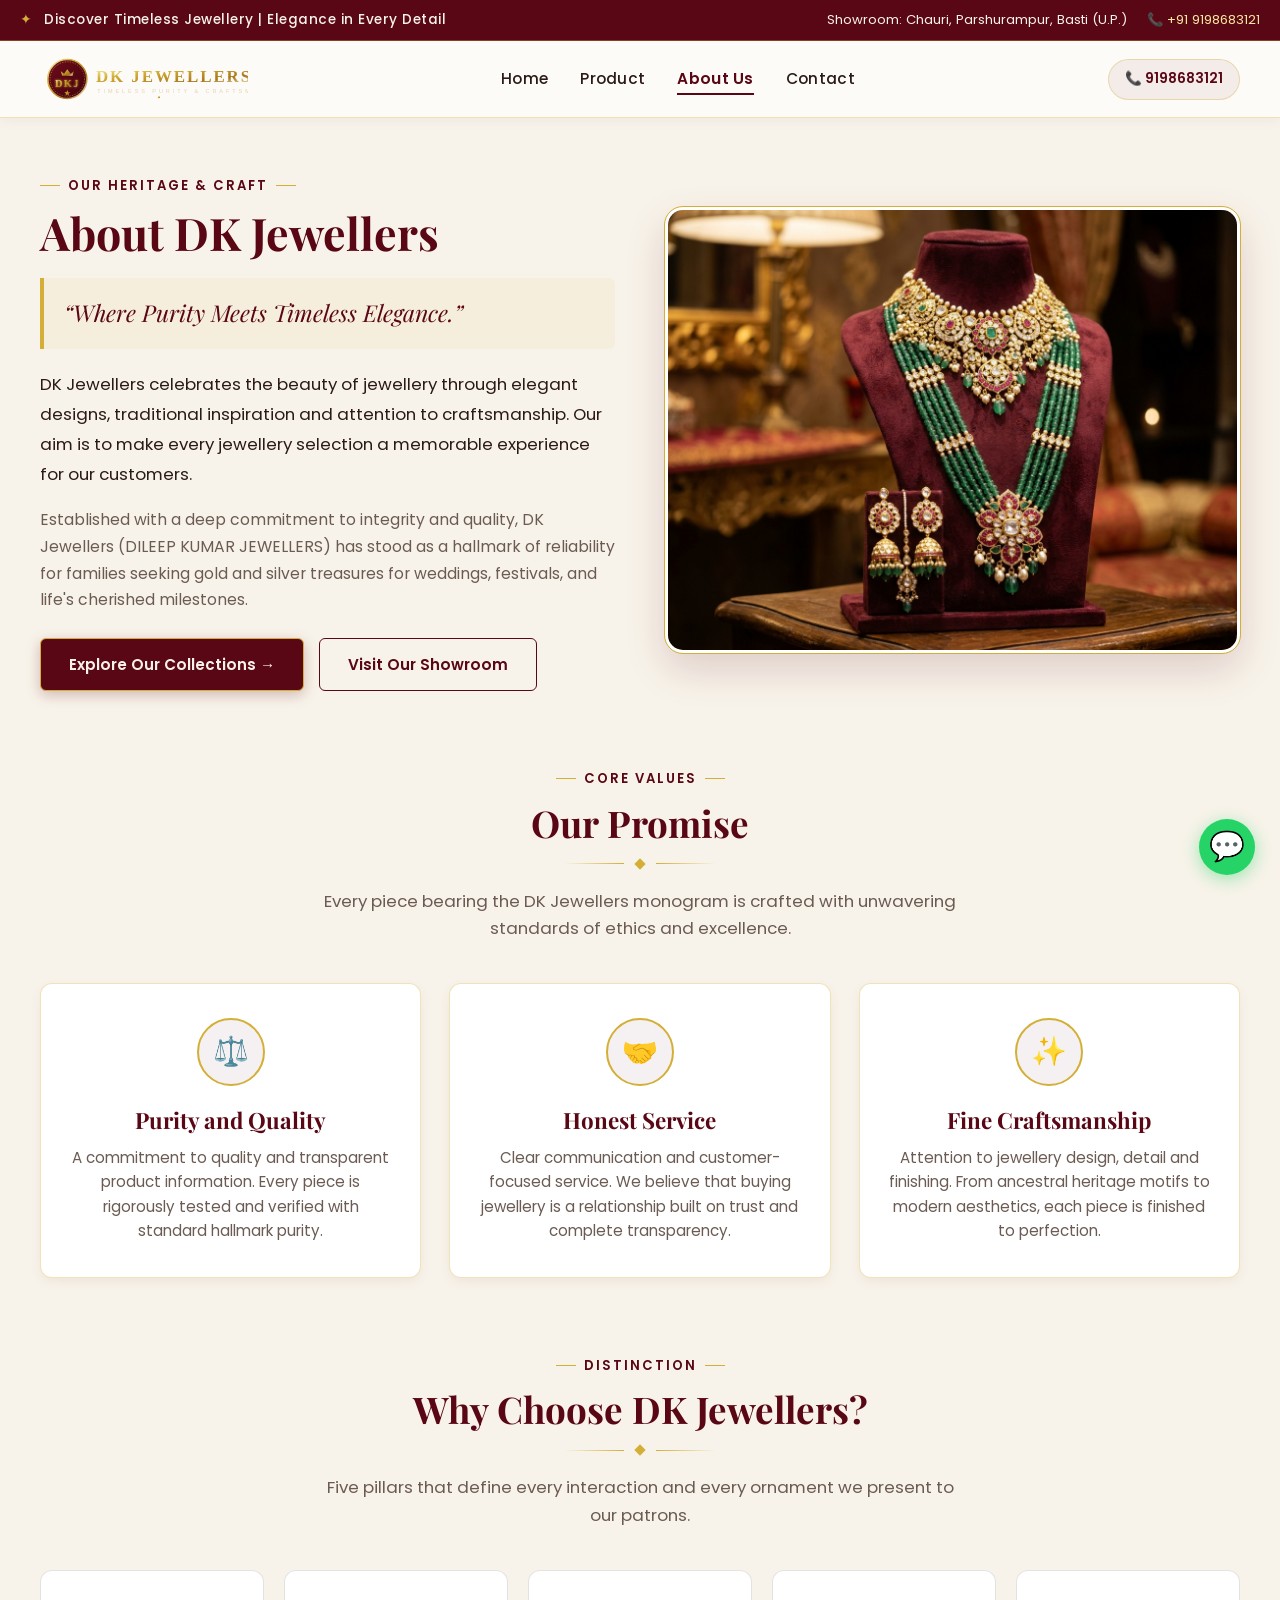
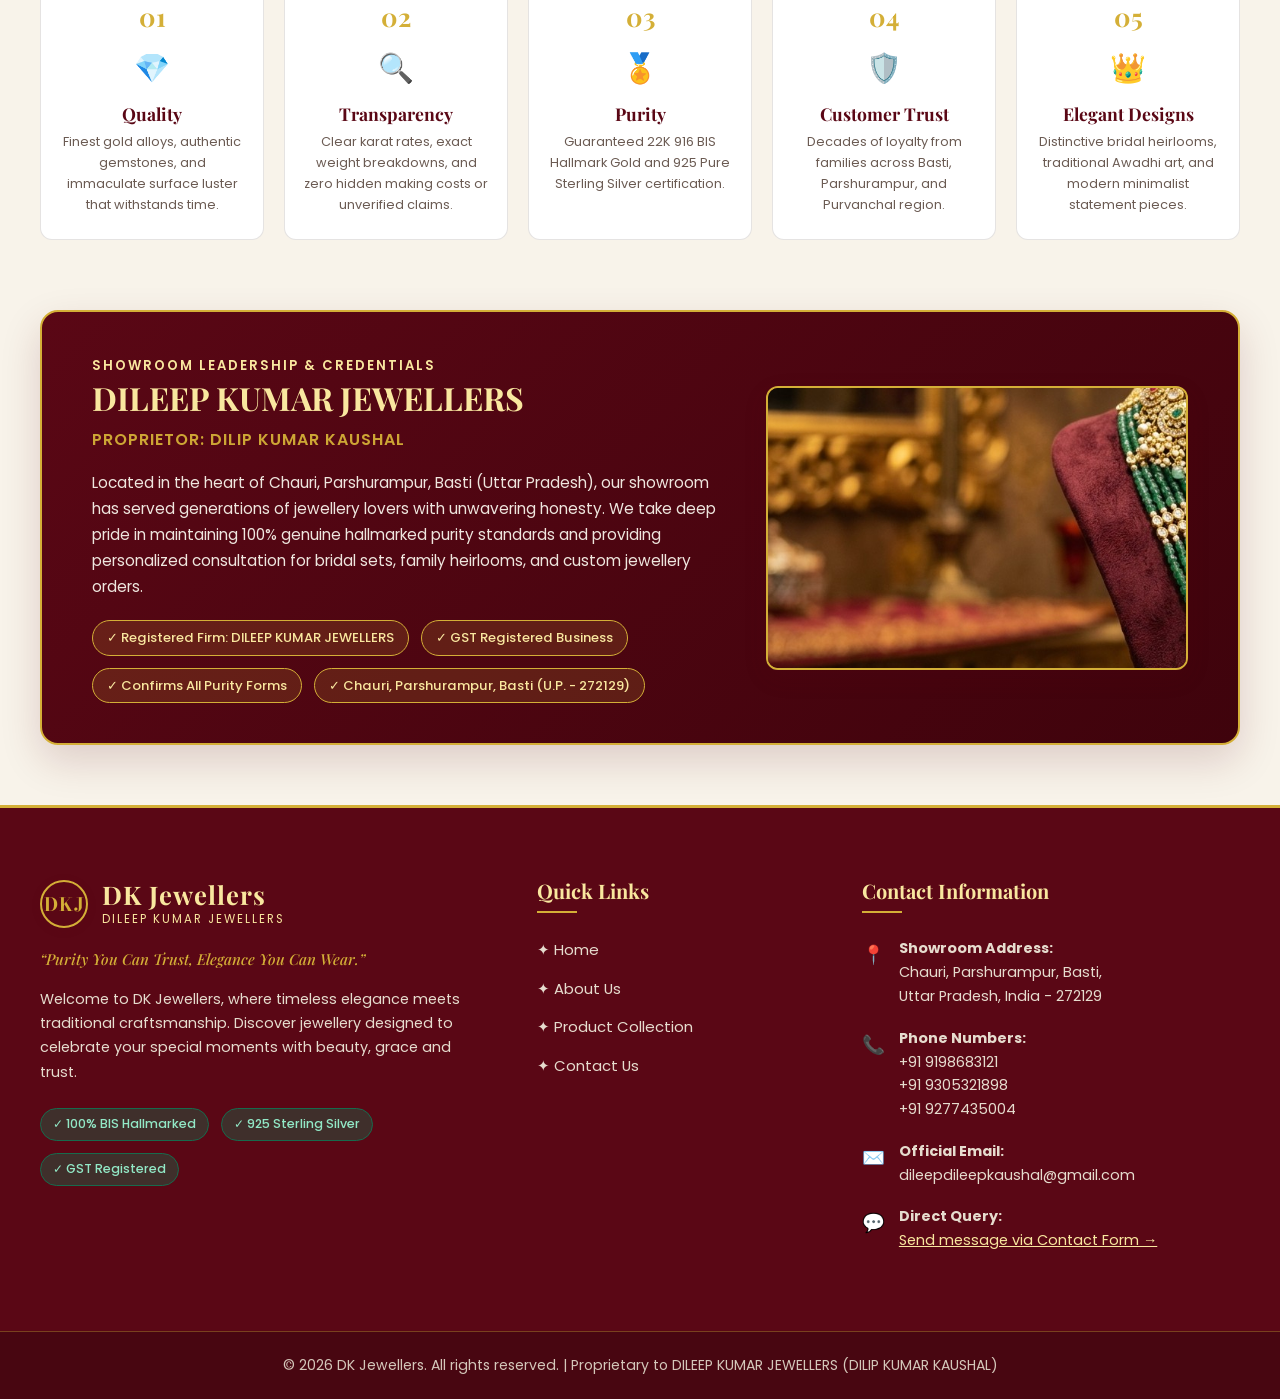
==== about.html @ 448abcf2 "Build complete responsive jewellery website for DK Jewellers" ====
<!DOCTYPE html>
<html lang="en">
<head>
  <meta charset="UTF-8">
  <meta name="viewport" content="width=device-width, initial-scale=1.0">
  <title>About Us | DK Jewellers (DILEEP KUMAR JEWELLERS)</title>
  <meta name="description" content="Discover DK Jewellers' heritage of trust, purity, and craftsmanship. Founded by Dilip Kumar Kaushal in Basti, UP, offering BIS-hallmarked gold and fine 925 sterling silver.">
  <link rel="icon" type="image/svg+xml" href="images/monogram.svg">
  <link rel="stylesheet" href="css/style.css">
</head>
<body>

  <!-- ======================================================================
       COMMON ANNOUNCEMENT BAR (Section 4.1)
       ====================================================================== -->
  <div class="announcement-bar">
    <div class="announcement-content">
      <div class="announcement-left">
        <span class="announcement-sparkle">✦</span>
        <span class="announcement-text">Discover Timeless Jewellery | Elegance in Every Detail</span>
      </div>
      <div class="announcement-right">
        <span>Showroom: Chauri, Parshurampur, Basti (U.P.)</span>
        <a href="tel:+919198683121" class="announcement-contact-link">
          <span>📞 +91 9198683121</span>
        </a>
      </div>
    </div>
  </div>

  <!-- ======================================================================
       COMMON NAVIGATION BAR (Section 4.2)
       ====================================================================== -->
  <header class="navbar">
    <div class="navbar-container">
      <a href="index.html" class="navbar-brand" aria-label="DK Jewellers Home">
        <img src="images/logo.svg" alt="DK Jewellers Logo" height="52" style="max-height: 52px; width: auto;">
      </a>

      <nav>
        <ul class="nav-menu">
          <li><a href="index.html" class="nav-link">Home</a></li>
          <li><a href="product.html" class="nav-link">Product</a></li>
          <li><a href="about.html" class="nav-link active">About Us</a></li>
          <li><a href="contact.html" class="nav-link">Contact</a></li>
        </ul>
      </nav>

      <div class="nav-actions">
        <a href="tel:+919198683121" class="nav-phone-badge">
          <span>📞 9198683121</span>
        </a>
        <button class="nav-toggle-btn" aria-label="Toggle navigation menu">☰</button>
      </div>
    </div>
  </header>

  <main>
    <!-- ======================================================================
         SECTION 7.1 & 7.2: ABOUT INTRODUCTION & BALANCED IMAGE LAYOUT
         ====================================================================== -->
    <section class="section-wrapper" style="padding-top: 50px;">
      <div class="container">
        
        <div class="about-hero-grid">
          <div class="about-hero-content">
            <span class="section-tag">Our Heritage &amp; Craft</span>
            <h1 class="hero-title" style="font-size: 2.8rem; margin-bottom: 12px;">About DK Jewellers</h1>
            <div class="about-tagline-quote">
              “Where Purity Meets Timeless Elegance.”
            </div>
            <p style="font-size: 1.05rem; line-height: 1.8; color: var(--text-dark); margin-bottom: 18px;">
              DK Jewellers celebrates the beauty of jewellery through elegant designs, traditional inspiration and attention to craftsmanship. Our aim is to make every jewellery selection a memorable experience for our customers.
            </p>
            <p style="font-size: 0.98rem; line-height: 1.7; color: var(--text-muted); margin-bottom: 24px;">
              Established with a deep commitment to integrity and quality, DK Jewellers (DILEEP KUMAR JEWELLERS) has stood as a hallmark of reliability for families seeking gold and silver treasures for weddings, festivals, and life's cherished milestones.
            </p>
            <div style="display: flex; gap: 15px; flex-wrap: wrap;">
              <a href="product.html" class="btn btn-primary">Explore Our Collections →</a>
              <a href="contact.html" class="btn btn-outline">Visit Our Showroom</a>
            </div>
          </div>

          <!-- Section 7.2: Jewellery Image Section -->
          <div class="about-hero-img-wrap">
            <img src="images/hero_jewellery.jpg" alt="DK Jewellers Fine Craftsmanship">
          </div>
        </div>

        <!-- ======================================================================
             SECTION 7.3: OUR PROMISE SECTION (Three Content Cards)
             ====================================================================== -->
        <div class="section-header-center" style="margin-top: 20px;">
          <span class="section-tag">Core Values</span>
          <h2 class="section-title">Our Promise</h2>
          <div class="ornament-divider">
            <span class="ornament-line"></span>
            <span class="ornament-diamond"></span>
            <span class="ornament-line right"></span>
          </div>
          <p class="section-subtitle">Every piece bearing the DK Jewellers monogram is crafted with unwavering standards of ethics and excellence.</p>
        </div>

        <div class="promise-grid">
          <!-- Card 1 -->
          <div class="promise-card">
            <div class="promise-icon-wrap">⚖️</div>
            <h3>Purity and Quality</h3>
            <p>A commitment to quality and transparent product information. Every piece is rigorously tested and verified with standard hallmark purity.</p>
          </div>

          <!-- Card 2 -->
          <div class="promise-card">
            <div class="promise-icon-wrap">🤝</div>
            <h3>Honest Service</h3>
            <p>Clear communication and customer-focused service. We believe that buying jewellery is a relationship built on trust and complete transparency.</p>
          </div>

          <!-- Card 3 -->
          <div class="promise-card">
            <div class="promise-icon-wrap">✨</div>
            <h3>Fine Craftsmanship</h3>
            <p>Attention to jewellery design, detail and finishing. From ancestral heritage motifs to modern aesthetics, each piece is finished to perfection.</p>
          </div>
        </div>

        <!-- ======================================================================
             SECTION 7.4: WHY CHOOSE DK JEWELLERS? (Five Points with Icons)
             ====================================================================== -->
        <div class="section-header-center">
          <span class="section-tag">Distinction</span>
          <h2 class="section-title">Why Choose DK Jewellers?</h2>
          <div class="ornament-divider">
            <span class="ornament-line"></span>
            <span class="ornament-diamond"></span>
            <span class="ornament-line right"></span>
          </div>
          <p class="section-subtitle">Five pillars that define every interaction and every ornament we present to our patrons.</p>
        </div>

        <div class="why-choose-grid">
          <!-- Point 1: Quality -->
          <div class="why-choose-item">
            <div class="why-choose-num">01</div>
            <div class="why-choose-icon">💎</div>
            <h4>Quality</h4>
            <p>Finest gold alloys, authentic gemstones, and immaculate surface luster that withstands time.</p>
          </div>

          <!-- Point 2: Transparency -->
          <div class="why-choose-item">
            <div class="why-choose-num">02</div>
            <div class="why-choose-icon">🔍</div>
            <h4>Transparency</h4>
            <p>Clear karat rates, exact weight breakdowns, and zero hidden making costs or unverified claims.</p>
          </div>

          <!-- Point 3: Purity -->
          <div class="why-choose-item">
            <div class="why-choose-num">03</div>
            <div class="why-choose-icon">🏅</div>
            <h4>Purity</h4>
            <p>Guaranteed 22K 916 BIS Hallmark Gold and 925 Pure Sterling Silver certification.</p>
          </div>

          <!-- Point 4: Customer Trust -->
          <div class="why-choose-item">
            <div class="why-choose-num">04</div>
            <div class="why-choose-icon">🛡️</div>
            <h4>Customer Trust</h4>
            <p>Decades of loyalty from families across Basti, Parshurampur, and Purvanchal region.</p>
          </div>

          <!-- Point 5: Elegant Designs -->
          <div class="why-choose-item">
            <div class="why-choose-num">05</div>
            <div class="why-choose-icon">👑</div>
            <h4>Elegant Designs</h4>
            <p>Distinctive bridal heirlooms, traditional Awadhi art, and modern minimalist statement pieces.</p>
          </div>
        </div>

        <!-- ======================================================================
             SECTION 7.5: SUPPORTING IMAGE & PROPRIETOR HERITAGE PROFILE
             ====================================================================== -->
        <div class="heritage-profile-card">
          <div class="heritage-info">
            <span style="font-size: 0.82rem; letter-spacing: 2px; text-transform: uppercase; color: var(--gold-light); font-weight: 600;">Showroom Leadership &amp; Credentials</span>
            <h3>DILEEP KUMAR JEWELLERS</h3>
            <p class="owner-title">Proprietor: Dilip Kumar Kaushal</p>
            <p>
              Located in the heart of Chauri, Parshurampur, Basti (Uttar Pradesh), our showroom has served generations of jewellery lovers with unwavering honesty. We take deep pride in maintaining 100% genuine hallmarked purity standards and providing personalized consultation for bridal sets, family heirlooms, and custom jewellery orders.
            </p>
            <div class="heritage-tags">
              <span class="heritage-tag-pill">✓ Registered Firm: DILEEP KUMAR JEWELLERS</span>
              <span class="heritage-tag-pill">✓ GST Registered Business</span>
              <span class="heritage-tag-pill">✓ Confirms All Purity Forms</span>
              <span class="heritage-tag-pill">✓ Chauri, Parshurampur, Basti (U.P. - 272129)</span>
            </div>
          </div>
          <div>
            <div style="border-radius: var(--radius-md); overflow: hidden; border: 2px solid var(--accent-gold); box-shadow: var(--shadow-md);">
              <img src="images/about_heritage.jpg" alt="Artisan Jewelry Heritage DK Jewellers" style="width: 100%; height: 280px; object-fit: cover;">
            </div>
          </div>
        </div>

      </div>
    </section>
  </main>

  <!-- ======================================================================
       COMMON FOOTER (Section 9)
       ====================================================================== -->
  <footer class="site-footer">
    <div class="container">
      <div class="footer-grid">
        <!-- 9.1 Column One — Brand Identity -->
        <div class="footer-col-brand">
          <div class="footer-brand-header">
            <div class="brand-crest">
              <span class="brand-crest-text">DKJ</span>
            </div>
            <div>
              <h3 class="footer-brand-title">DK Jewellers</h3>
              <p style="font-size: 0.72rem; color: var(--gold-light); letter-spacing: 2px;">DILEEP KUMAR JEWELLERS</p>
            </div>
          </div>
          <p class="footer-tagline">“Purity You Can Trust, Elegance You Can Wear.”</p>
          <p class="footer-desc">Welcome to DK Jewellers, where timeless elegance meets traditional craftsmanship. Discover jewellery designed to celebrate your special moments with beauty, grace and trust.</p>
          <div class="footer-cert-badges">
            <span class="footer-cert-pill">✓ 100% BIS Hallmarked</span>
            <span class="footer-cert-pill">✓ 925 Sterling Silver</span>
            <span class="footer-cert-pill">✓ GST Registered</span>
          </div>
        </div>

        <!-- 9.2 Column Two — Quick Links -->
        <div class="footer-col-links">
          <h4 class="footer-heading">Quick Links</h4>
          <ul class="footer-links-list">
            <li><a href="index.html">✦ Home</a></li>
            <li><a href="about.html">✦ About Us</a></li>
            <li><a href="product.html">✦ Product Collection</a></li>
            <li><a href="contact.html">✦ Contact Us</a></li>
          </ul>
        </div>

        <!-- 9.3 Column Three — Contact Information -->
        <div class="footer-col-contact">
          <h4 class="footer-heading">Contact Information</h4>
          <ul class="footer-contact-list">
            <li>
              <span class="footer-contact-icon">📍</span>
              <div>
                <strong>Showroom Address:</strong><br>
                Chauri, Parshurampur, Basti,<br>
                Uttar Pradesh, India - 272129
              </div>
            </li>
            <li>
              <span class="footer-contact-icon">📞</span>
              <div>
                <strong>Phone Numbers:</strong><br>
                <a href="tel:+919198683121">+91 9198683121</a><br>
                <a href="tel:+919305321898">+91 9305321898</a><br>
                <a href="tel:+919277435004">+91 9277435004</a>
              </div>
            </li>
            <li>
              <span class="footer-contact-icon">✉️</span>
              <div>
                <strong>Official Email:</strong><br>
                <a href="mailto:dileepdileepkaushal@gmail.com">dileepdileepkaushal@gmail.com</a>
              </div>
            </li>
            <li>
              <span class="footer-contact-icon">💬</span>
              <div>
                <strong>Direct Query:</strong><br>
                <a href="contact.html" style="color: var(--gold-light); text-decoration: underline;">Send message via Contact Form →</a>
              </div>
            </li>
          </ul>
        </div>
      </div>
    </div>

    <!-- 9.5 Copyright Bar -->
    <div class="footer-copyright-bar">
      <div class="container">
        <p>© 2026 DK Jewellers. All rights reserved. | Proprietary to DILEEP KUMAR JEWELLERS (DILIP KUMAR KAUSHAL)</p>
      </div>
    </div>
  </footer>

  <!-- Floating WhatsApp Action -->
  <a href="https://wa.me/919198683121?text=Hello%20DK%20Jewellers,%20I%20have%20an%20enquiry%20regarding%20jewellery" class="floating-whatsapp" target="_blank" rel="noopener" aria-label="Chat on WhatsApp">💬</a>

  <script src="js/main.js"></script>
</body>
</html>
---- css/style.css ----
/* ==========================================================================
   DK JEWELLERS - MASTER STYLESHEET
   Brand Colors:
   - Primary: Dark Maroon (#5A0715)
   - Accent: Gold (#D4AF37)
   - Secondary Accent: Emerald Green (#176B4D)
   - Main Background: Cream (#F8F3EA)
   - Main Text: Dark Brown (#2B1A16)
   - Product Cards: White (#FFFFFF)
   Typography:
   - Headings: Playfair Display / Bodoni Moda
   - Body & Controls: Poppins
   ========================================================================== */

@import url('https://fonts.googleapis.com/css2?family=Bodoni+Moda:ital,opsz,wght@0,6..96,400..900;1,6..96,400..900&family=Playfair+Display:ital,wght@0,400..900;1,400..900&family=Poppins:ital,wght@0,300;0,400;0,500;0,600;0,700;1,300;1,400&display=swap');

/* --- CSS Variables --- */
:root {
  --primary-maroon: #5A0715;
  --maroon-dark: #3F030C;
  --maroon-light: #7B0E20;
  --accent-gold: #D4AF37;
  --gold-light: #F9E79F;
  --gold-dark: #AA771C;
  --gold-gradient: linear-gradient(135deg, #FBF5B7 0%, #D4AF37 50%, #AA771C 100%);
  --secondary-emerald: #176B4D;
  --emerald-light: #1E825F;
  --bg-cream: #F8F3EA;
  --bg-cream-soft: #FDFBF7;
  --text-dark: #2B1A16;
  --text-muted: #6B5B53;
  --card-white: #FFFFFF;
  --border-gold: rgba(212, 175, 55, 0.35);
  --border-cream: rgba(43, 26, 22, 0.12);
  --shadow-sm: 0 4px 12px rgba(90, 7, 21, 0.06);
  --shadow-md: 0 8px 24px rgba(90, 7, 21, 0.10);
  --shadow-lg: 0 16px 40px rgba(90, 7, 21, 0.16);
  --shadow-gold: 0 8px 25px rgba(212, 175, 55, 0.25);
  --radius-sm: 6px;
  --radius-md: 12px;
  --radius-lg: 18px;
  --font-heading: 'Playfair Display', Georgia, serif;
  --font-logo: 'Bodoni Moda', 'Playfair Display', Georgia, serif;
  --font-body: 'Poppins', -apple-system, BlinkMacSystemFont, 'Segoe UI', Roboto, sans-serif;
  --transition: all 0.3s cubic-bezier(0.25, 0.8, 0.25, 1);
}

/* --- Global Resets & Base Styles --- */
*, *::before, *::after {
  box-sizing: border-box;
  margin: 0;
  padding: 0;
}

html {
  scroll-behavior: smooth;
  font-size: 16px;
}

body {
  font-family: var(--font-body);
  color: var(--text-dark);
  background-color: var(--bg-cream);
  line-height: 1.65;
  -webkit-font-smoothing: antialiased;
  -moz-osx-font-smoothing: grayscale;
  overflow-x: hidden;
}

img {
  max-width: 100%;
  height: auto;
  display: block;
}

a {
  color: inherit;
  text-decoration: none;
  transition: var(--transition);
}

ul {
  list-style: none;
}

button, input, select, textarea {
  font-family: inherit;
  font-size: inherit;
}

.container {
  width: 100%;
  max-width: 1240px;
  margin: 0 auto;
  padding: 0 20px;
}

/* --- Typography Helpers --- */
h1, h2, h3, h4, h5, h6 {
  font-family: var(--font-heading);
  color: var(--text-dark);
  font-weight: 700;
  line-height: 1.25;
}

.text-gold {
  color: var(--accent-gold);
}

.gold-gradient-text {
  background: var(--gold-gradient);
  -webkit-background-clip: text;
  -webkit-text-fill-color: transparent;
  display: inline-block;
}

.text-maroon {
  color: var(--primary-maroon);
}

.text-emerald {
  color: var(--secondary-emerald);
}

.section-tag {
  display: inline-flex;
  align-items: center;
  gap: 8px;
  font-size: 0.82rem;
  letter-spacing: 2px;
  text-transform: uppercase;
  color: var(--primary-maroon);
  font-weight: 600;
  margin-bottom: 10px;
  position: relative;
}

.section-tag::before, .section-tag::after {
  content: "";
  display: inline-block;
  width: 20px;
  height: 1px;
  background-color: var(--accent-gold);
}

.section-title {
  font-size: 2.3rem;
  color: var(--primary-maroon);
  margin-bottom: 12px;
  position: relative;
}

.section-subtitle {
  font-size: 1.05rem;
  color: var(--text-muted);
  max-width: 650px;
  margin: 0 auto 36px;
  font-weight: 400;
}

.section-header-center {
  text-align: center;
  margin-bottom: 40px;
}

.ornament-divider {
  display: flex;
  align-items: center;
  justify-content: center;
  gap: 12px;
  margin: 14px auto 20px;
}

.ornament-line {
  width: 60px;
  height: 1px;
  background: linear-gradient(90deg, transparent, var(--accent-gold));
}

.ornament-line.right {
  background: linear-gradient(90deg, var(--accent-gold), transparent);
}

.ornament-diamond {
  width: 8px;
  height: 8px;
  background-color: var(--accent-gold);
  transform: rotate(45deg);
}

/* --- Button Styles --- */
.btn {
  display: inline-flex;
  align-items: center;
  justify-content: center;
  gap: 10px;
  padding: 13px 28px;
  font-size: 0.95rem;
  font-weight: 600;
  border-radius: var(--radius-sm);
  cursor: pointer;
  transition: var(--transition);
  border: 1px solid transparent;
  text-align: center;
}

.btn-primary {
  background: var(--primary-maroon);
  color: var(--bg-cream);
  border-color: var(--accent-gold);
  box-shadow: 0 4px 14px rgba(90, 7, 21, 0.25);
}

.btn-primary:hover {
  background: var(--maroon-light);
  color: #FFFFFF;
  box-shadow: var(--shadow-gold);
  transform: translateY(-2px);
}

.btn-gold {
  background: var(--gold-gradient);
  color: var(--maroon-dark);
  font-weight: 700;
  border: none;
  box-shadow: 0 4px 16px rgba(212, 175, 55, 0.35);
}

.btn-gold:hover {
  filter: brightness(1.08);
  transform: translateY(-2px);
  box-shadow: 0 6px 20px rgba(212, 175, 55, 0.45);
}

.btn-outline {
  background: transparent;
  color: var(--primary-maroon);
  border: 1.5px solid var(--primary-maroon);
}

.btn-outline:hover {
  background: var(--primary-maroon);
  color: var(--bg-cream);
  border-color: var(--primary-maroon);
}

.btn-outline-gold {
  background: transparent;
  color: var(--accent-gold);
  border: 1.5px solid var(--accent-gold);
}

.btn-outline-gold:hover {
  background: var(--accent-gold);
  color: var(--maroon-dark);
}

.btn-sm {
  padding: 8px 18px;
  font-size: 0.85rem;
}

/* --- Common Announcement Bar --- */
.announcement-bar {
  background-color: var(--primary-maroon);
  color: var(--bg-cream);
  padding: 9px 15px;
  font-size: 0.85rem;
  border-bottom: 1px solid var(--border-gold);
  position: relative;
  z-index: 101;
}

.announcement-content {
  display: flex;
  align-items: center;
  justify-content: space-between;
  max-width: 1240px;
  margin: 0 auto;
}

.announcement-left {
  display: flex;
  align-items: center;
  gap: 12px;
}

.announcement-sparkle {
  color: var(--accent-gold);
}

.announcement-text {
  font-weight: 500;
  letter-spacing: 0.5px;
}

.announcement-right {
  display: flex;
  align-items: center;
  gap: 20px;
  font-size: 0.82rem;
}

.announcement-contact-link {
  color: var(--gold-light);
  display: inline-flex;
  align-items: center;
  gap: 6px;
}

.announcement-contact-link:hover {
  color: #FFFFFF;
}

/* --- Navigation Bar --- */
.navbar {
  background-color: var(--bg-cream-soft);
  border-bottom: 1px solid var(--border-gold);
  position: sticky;
  top: 0;
  z-index: 100;
  box-shadow: 0 2px 12px rgba(43, 26, 22, 0.05);
  transition: var(--transition);
}

.navbar-container {
  display: flex;
  align-items: center;
  justify-content: space-between;
  padding: 12px 20px;
  max-width: 1240px;
  margin: 0 auto;
}

.navbar-brand {
  display: flex;
  align-items: center;
  gap: 14px;
}

.brand-crest {
  width: 48px;
  height: 48px;
  border-radius: 50%;
  background: var(--primary-maroon);
  border: 2px solid var(--accent-gold);
  display: flex;
  align-items: center;
  justify-content: center;
  box-shadow: 0 2px 8px rgba(90, 7, 21, 0.2);
}

.brand-crest-text {
  font-family: var(--font-logo);
  color: var(--accent-gold);
  font-weight: 700;
  font-size: 1.15rem;
  letter-spacing: 1px;
}

.brand-meta {
  display: flex;
  flex-direction: column;
}

.brand-title {
  font-family: var(--font-heading);
  font-size: 1.55rem;
  font-weight: 700;
  color: var(--primary-maroon);
  letter-spacing: 1px;
  line-height: 1.1;
}

.brand-subtitle {
  font-size: 0.72rem;
  color: var(--secondary-emerald);
  letter-spacing: 2.5px;
  text-transform: uppercase;
  font-weight: 600;
}

.nav-menu {
  display: flex;
  align-items: center;
  gap: 32px;
}

.nav-link {
  font-family: var(--font-body);
  font-size: 0.96rem;
  font-weight: 500;
  color: var(--text-dark);
  position: relative;
  padding: 6px 0;
  letter-spacing: 0.3px;
}

.nav-link::after {
  content: "";
  position: absolute;
  bottom: 0;
  left: 0;
  width: 0%;
  height: 2px;
  background-color: var(--primary-maroon);
  transition: var(--transition);
}

.nav-link:hover {
  color: var(--primary-maroon);
}

.nav-link:hover::after,
.nav-link.active::after {
  width: 100%;
}

.nav-link.active {
  color: var(--primary-maroon);
  font-weight: 600;
}

.nav-actions {
  display: flex;
  align-items: center;
  gap: 15px;
}

.nav-phone-badge {
  display: inline-flex;
  align-items: center;
  gap: 8px;
  padding: 8px 16px;
  background-color: rgba(90, 7, 21, 0.06);
  border: 1px solid var(--border-gold);
  border-radius: 30px;
  font-size: 0.85rem;
  font-weight: 600;
  color: var(--primary-maroon);
}

.nav-phone-badge:hover {
  background-color: var(--primary-maroon);
  color: var(--bg-cream);
}

.nav-toggle-btn {
  display: none;
  background: none;
  border: none;
  font-size: 1.6rem;
  color: var(--primary-maroon);
  cursor: pointer;
  padding: 6px;
}

/* --- Hero / Trust Section (Section 5.1) --- */
.hero-section {
  position: relative;
  padding: 60px 0 70px;
  background: linear-gradient(180deg, #FDFBF7 0%, #F4ECE0 100%);
  border-bottom: 1px solid var(--border-cream);
  overflow: hidden;
}

.hero-grid {
  display: grid;
  grid-template-columns: 1.15fr 0.85fr;
  gap: 50px;
  align-items: center;
}

.hero-content {
  z-index: 2;
}

.hero-tag {
  display: inline-flex;
  align-items: center;
  gap: 8px;
  padding: 6px 14px;
  background-color: rgba(212, 175, 55, 0.15);
  border: 1px solid var(--accent-gold);
  border-radius: 20px;
  color: var(--maroon-dark);
  font-size: 0.82rem;
  font-weight: 600;
  letter-spacing: 1px;
  text-transform: uppercase;
  margin-bottom: 20px;
}

.hero-title {
  font-size: 3.2rem;
  color: var(--primary-maroon);
  line-height: 1.15;
  margin-bottom: 18px;
}

.hero-description {
  font-size: 1.15rem;
  color: var(--text-dark);
  margin-bottom: 28px;
  font-weight: 400;
  max-width: 540px;
}

.hero-cta-group {
  display: flex;
  align-items: center;
  gap: 16px;
  margin-bottom: 40px;
  flex-wrap: wrap;
}

.trust-badges-bar {
  display: grid;
  grid-template-columns: repeat(3, 1fr);
  gap: 15px;
  padding-top: 25px;
  border-top: 1px solid rgba(212, 175, 55, 0.3);
}

.trust-badge-item {
  display: flex;
  align-items: center;
  gap: 10px;
}

.trust-badge-icon {
  width: 36px;
  height: 36px;
  border-radius: 50%;
  background-color: rgba(90, 7, 21, 0.08);
  border: 1px solid var(--accent-gold);
  display: flex;
  align-items: center;
  justify-content: center;
  color: var(--primary-maroon);
  font-size: 1rem;
  flex-shrink: 0;
}

.trust-badge-text strong {
  display: block;
  font-size: 0.85rem;
  color: var(--primary-maroon);
  line-height: 1.2;
}

.trust-badge-text span {
  font-size: 0.75rem;
  color: var(--text-muted);
}

.hero-visual-card {
  position: relative;
  z-index: 2;
}

.hero-img-wrapper {
  position: relative;
  border-radius: var(--radius-lg);
  overflow: hidden;
  box-shadow: var(--shadow-lg);
  border: 4px solid var(--card-white);
  outline: 1px solid var(--accent-gold);
}

.hero-img-wrapper img {
  width: 100%;
  height: 480px;
  object-fit: cover;
  transition: transform 0.6s ease;
}

.hero-img-wrapper:hover img {
  transform: scale(1.03);
}

.floating-purity-badge {
  position: absolute;
  bottom: 25px;
  left: -20px;
  background: var(--primary-maroon);
  color: var(--bg-cream);
  padding: 14px 20px;
  border-radius: var(--radius-md);
  border: 1.5px solid var(--accent-gold);
  box-shadow: var(--shadow-gold);
  display: flex;
  align-items: center;
  gap: 12px;
  z-index: 3;
}

.floating-purity-badge .badge-icon {
  font-size: 1.8rem;
  color: var(--accent-gold);
}

.floating-purity-badge h4 {
  color: var(--gold-light);
  font-size: 0.92rem;
  margin-bottom: 2px;
}

.floating-purity-badge p {
  font-size: 0.78rem;
  color: #F8F3EA;
  margin: 0;
}

/* --- Promotional Banner Slider (Section 5.2) --- */
.promo-slider-section {
  padding: 50px 0 30px;
}

.slider-container {
  position: relative;
  width: 100%;
  border-radius: var(--radius-lg);
  overflow: hidden;
  box-shadow: var(--shadow-lg);
  border: 2px solid var(--border-gold);
  background-color: var(--primary-maroon);
}

.slider-track {
  display: flex;
  transition: transform 0.6s cubic-bezier(0.25, 1, 0.5, 1);
  width: 300%;
}

.slide-item {
  width: 33.333333%;
  flex-shrink: 0;
  position: relative;
  min-height: 420px;
  display: flex;
  align-items: center;
}

.slide-bg-img {
  position: absolute;
  top: 0;
  left: 0;
  width: 100%;
  height: 100%;
  object-fit: cover;
  object-position: center;
}

.slide-overlay {
  position: absolute;
  top: 0;
  left: 0;
  width: 100%;
  height: 100%;
  background: linear-gradient(90deg, rgba(64, 3, 12, 0.92) 0%, rgba(90, 7, 21, 0.75) 50%, rgba(23, 107, 77, 0.4) 100%);
}

.slide-content {
  position: relative;
  z-index: 3;
  padding: 50px 60px;
  max-width: 650px;
  color: var(--bg-cream);
}

.slide-pill {
  display: inline-block;
  padding: 5px 14px;
  background-color: rgba(212, 175, 55, 0.25);
  border: 1px solid var(--accent-gold);
  border-radius: 20px;
  font-size: 0.8rem;
  font-weight: 600;
  color: var(--gold-light);
  letter-spacing: 1.5px;
  text-transform: uppercase;
  margin-bottom: 14px;
}

.slide-title {
  font-size: 2.6rem;
  color: #FFFFFF;
  line-height: 1.2;
  margin-bottom: 14px;
}

.slide-text {
  font-size: 1.05rem;
  color: var(--bg-cream);
  margin-bottom: 24px;
  opacity: 0.95;
}

.slider-controls {
  position: absolute;
  bottom: 25px;
  right: 40px;
  display: flex;
  align-items: center;
  gap: 12px;
  z-index: 5;
}

.slider-btn {
  width: 44px;
  height: 44px;
  border-radius: 50%;
  background: rgba(90, 7, 21, 0.8);
  border: 1px solid var(--accent-gold);
  color: var(--gold-light);
  display: flex;
  align-items: center;
  justify-content: center;
  cursor: pointer;
  transition: var(--transition);
  font-size: 1.1rem;
}

.slider-btn:hover {
  background: var(--accent-gold);
  color: var(--maroon-dark);
}

.slider-dots {
  position: absolute;
  bottom: 25px;
  left: 60px;
  display: flex;
  gap: 8px;
  z-index: 5;
}

.slider-dot {
  width: 12px;
  height: 12px;
  border-radius: 50%;
  background: rgba(255, 255, 255, 0.4);
  border: 1px solid var(--accent-gold);
  cursor: pointer;
  transition: var(--transition);
}

.slider-dot.active {
  background: var(--accent-gold);
  width: 32px;
  border-radius: 10px;
}

/* --- Section Containers --- */
.section-wrapper {
  padding: 60px 0;
}

.section-wrapper.bg-alt {
  background-color: var(--bg-cream-soft);
  border-top: 1px solid var(--border-cream);
  border-bottom: 1px solid var(--border-cream);
}

.collection-group-header {
  display: flex;
  align-items: flex-end;
  justify-content: space-between;
  margin-bottom: 26px;
}

.collection-group-header h3 {
  font-size: 1.85rem;
  color: var(--primary-maroon);
}

.collection-group-header p {
  color: var(--text-muted);
  font-size: 0.95rem;
  margin-top: 4px;
}

.collection-slider-wrap {
  position: relative;
}

.collection-slider {
  display: grid;
  grid-template-columns: repeat(auto-fill, minmax(270px, 1fr));
  gap: 24px;
}

/* --- Product Card Design (Section 5.5) --- */
.product-card {
  background: var(--card-white);
  border-radius: var(--radius-md);
  overflow: hidden;
  border: 1px solid var(--border-cream);
  box-shadow: var(--shadow-sm);
  transition: var(--transition);
  display: flex;
  flex-direction: column;
  position: relative;
}

.product-card:hover {
  transform: translateY(-6px);
  border-color: var(--accent-gold);
  box-shadow: var(--shadow-md);
}

.product-card-img-wrap {
  position: relative;
  width: 100%;
  height: 250px;
  overflow: hidden;
  background-color: #F8F4EC;
  display: flex;
  align-items: center;
  justify-content: center;
}

.product-card-img-wrap img {
  width: 100%;
  height: 100%;
  object-fit: cover;
  transition: transform 0.5s ease;
}

.product-card:hover .product-card-img-wrap img {
  transform: scale(1.08);
}

.badge-purity {
  position: absolute;
  top: 12px;
  left: 12px;
  background: rgba(90, 7, 21, 0.92);
  color: var(--gold-light);
  font-size: 0.72rem;
  font-weight: 600;
  padding: 4px 10px;
  border-radius: 4px;
  border: 1px solid var(--accent-gold);
  letter-spacing: 0.5px;
  z-index: 2;
}

.badge-metal-silver {
  background: rgba(23, 107, 77, 0.92);
  color: #FFFFFF;
}

.product-card-body {
  padding: 18px 20px 20px;
  display: flex;
  flex-direction: column;
  flex-grow: 1;
}

.product-category-name {
  font-size: 0.75rem;
  text-transform: uppercase;
  letter-spacing: 1.5px;
  color: var(--secondary-emerald);
  font-weight: 600;
  margin-bottom: 6px;
}

.product-card-title {
  font-family: var(--font-heading);
  font-size: 1.18rem;
  color: var(--primary-maroon);
  margin-bottom: 8px;
  font-weight: 600;
  line-height: 1.3;
}

.product-meta-desc {
  font-size: 0.85rem;
  color: var(--text-muted);
  margin-bottom: 14px;
  flex-grow: 1;
}

.product-price-bar {
  display: flex;
  align-items: center;
  justify-content: space-between;
  padding-top: 12px;
  border-top: 1px solid rgba(43, 26, 22, 0.08);
  margin-bottom: 14px;
}

.product-price {
  font-size: 1.15rem;
  font-weight: 700;
  color: var(--primary-maroon);
}

.product-weight {
  font-size: 0.78rem;
  color: var(--text-muted);
}

.product-card-actions {
  display: flex;
  align-items: center;
  gap: 10px;
}

.btn-view-details {
  flex: 1;
  padding: 9px 12px;
  font-size: 0.85rem;
  font-weight: 600;
  background-color: rgba(90, 7, 21, 0.06);
  color: var(--primary-maroon);
  border: 1px solid var(--primary-maroon);
  border-radius: var(--radius-sm);
  text-align: center;
  cursor: pointer;
  transition: var(--transition);
}

.btn-view-details:hover {
  background-color: var(--primary-maroon);
  color: var(--bg-cream);
}

.btn-inquire-icon {
  width: 38px;
  height: 38px;
  display: flex;
  align-items: center;
  justify-content: center;
  border-radius: var(--radius-sm);
  background-color: #25D366;
  color: #FFFFFF;
  border: none;
  cursor: pointer;
  font-size: 1.1rem;
  transition: var(--transition);
}

.btn-inquire-icon:hover {
  background-color: #1EBE5D;
  transform: scale(1.05);
}

/* --- Category Filter / Navigation on Product Page (Section 6) --- */
.product-filters-wrap {
  background: var(--card-white);
  padding: 24px 28px;
  border-radius: var(--radius-md);
  border: 1px solid var(--border-gold);
  box-shadow: var(--shadow-sm);
  margin-bottom: 40px;
}

.filter-search-row {
  display: flex;
  align-items: center;
  gap: 18px;
  margin-bottom: 20px;
  flex-wrap: wrap;
}

.filter-search-box {
  flex: 1;
  min-width: 260px;
  position: relative;
}

.filter-search-box input {
  width: 100%;
  padding: 12px 18px 12px 42px;
  border: 1.5px solid var(--border-cream);
  border-radius: var(--radius-sm);
  font-size: 0.95rem;
  background: var(--bg-cream-soft);
  color: var(--text-dark);
  outline: none;
  transition: var(--transition);
}

.filter-search-box input:focus {
  border-color: var(--accent-gold);
  background: #FFFFFF;
  box-shadow: 0 0 0 3px rgba(212, 175, 55, 0.15);
}

.filter-search-box .search-icon {
  position: absolute;
  left: 15px;
  top: 50%;
  transform: translateY(-50%);
  color: var(--text-muted);
}

.metal-filter-pills {
  display: flex;
  gap: 8px;
  flex-wrap: wrap;
}

.metal-pill {
  padding: 9px 18px;
  border-radius: 30px;
  font-size: 0.85rem;
  font-weight: 600;
  border: 1px solid var(--border-cream);
  background: var(--bg-cream-soft);
  color: var(--text-dark);
  cursor: pointer;
  transition: var(--transition);
}

.metal-pill:hover,
.metal-pill.active {
  background: var(--primary-maroon);
  color: var(--bg-cream);
  border-color: var(--accent-gold);
}

.category-nav-pills {
  display: flex;
  gap: 10px;
  flex-wrap: wrap;
  padding-top: 18px;
  border-top: 1px solid rgba(43, 26, 22, 0.08);
}

.category-pill {
  padding: 8px 16px;
  border-radius: var(--radius-sm);
  font-size: 0.85rem;
  font-weight: 500;
  border: 1px solid var(--border-cream);
  background: var(--card-white);
  color: var(--text-dark);
  cursor: pointer;
  transition: var(--transition);
}

.category-pill:hover,
.category-pill.active {
  background: var(--accent-gold);
  color: var(--maroon-dark);
  font-weight: 600;
  border-color: var(--gold-dark);
}

.category-pill .pill-count {
  display: inline-block;
  font-size: 0.72rem;
  background: rgba(90, 7, 21, 0.12);
  color: var(--primary-maroon);
  padding: 2px 6px;
  border-radius: 10px;
  margin-left: 6px;
}

.category-pill.active .pill-count {
  background: var(--primary-maroon);
  color: var(--gold-light);
}

/* --- About Us Page Components (Section 7) --- */
.about-hero-grid {
  display: grid;
  grid-template-columns: 1fr 1fr;
  gap: 50px;
  align-items: center;
  margin-bottom: 70px;
}

.about-hero-img-wrap {
  position: relative;
  border-radius: var(--radius-lg);
  overflow: hidden;
  box-shadow: var(--shadow-lg);
  border: 3px solid var(--card-white);
  outline: 1px solid var(--accent-gold);
}

.about-hero-img-wrap img {
  width: 100%;
  height: 440px;
  object-fit: cover;
}

.about-tagline-quote {
  font-family: var(--font-heading);
  font-size: 1.45rem;
  font-style: italic;
  color: var(--primary-maroon);
  padding: 16px 20px;
  border-left: 4px solid var(--accent-gold);
  background: rgba(212, 175, 55, 0.08);
  border-radius: 0 var(--radius-sm) var(--radius-sm) 0;
  margin: 20px 0;
}

/* Section 7.3: Our Promise Cards */
.promise-grid {
  display: grid;
  grid-template-columns: repeat(3, 1fr);
  gap: 28px;
  margin-bottom: 70px;
}

.promise-card {
  background: var(--card-white);
  padding: 34px 28px;
  border-radius: var(--radius-md);
  border: 1px solid var(--border-gold);
  box-shadow: var(--shadow-sm);
  text-align: center;
  transition: var(--transition);
  position: relative;
}

.promise-card::after {
  content: "";
  position: absolute;
  bottom: 0;
  left: 30%;
  right: 30%;
  height: 3px;
  background: var(--gold-gradient);
  opacity: 0;
  transition: var(--transition);
}

.promise-card:hover {
  transform: translateY(-5px);
  box-shadow: var(--shadow-md);
}

.promise-card:hover::after {
  opacity: 1;
}

.promise-icon-wrap {
  width: 68px;
  height: 68px;
  margin: 0 auto 20px;
  border-radius: 50%;
  background: rgba(90, 7, 21, 0.06);
  border: 2px solid var(--accent-gold);
  display: flex;
  align-items: center;
  justify-content: center;
  font-size: 1.8rem;
  color: var(--primary-maroon);
}

.promise-card h3 {
  font-size: 1.4rem;
  color: var(--primary-maroon);
  margin-bottom: 12px;
}

.promise-card p {
  color: var(--text-muted);
  font-size: 0.95rem;
  line-height: 1.6;
}

/* Section 7.4: Why Choose DK Jewellers (5 points) */
.why-choose-grid {
  display: grid;
  grid-template-columns: repeat(5, 1fr);
  gap: 20px;
  margin-bottom: 70px;
}

.why-choose-item {
  background: var(--card-white);
  padding: 24px 18px;
  border-radius: var(--radius-md);
  border: 1px solid var(--border-cream);
  text-align: center;
  transition: var(--transition);
}

.why-choose-item:hover {
  border-color: var(--accent-gold);
  background: #FFFDF9;
  transform: translateY(-4px);
}

.why-choose-num {
  font-family: var(--font-heading);
  font-size: 1.6rem;
  color: var(--accent-gold);
  font-weight: 700;
  margin-bottom: 8px;
}

.why-choose-icon {
  font-size: 1.8rem;
  color: var(--primary-maroon);
  margin-bottom: 10px;
}

.why-choose-item h4 {
  font-size: 1.1rem;
  color: var(--primary-maroon);
  margin-bottom: 6px;
}

.why-choose-item p {
  font-size: 0.8rem;
  color: var(--text-muted);
}

/* Owner / Heritage Profile Section */
.heritage-profile-card {
  background: linear-gradient(135deg, var(--primary-maroon) 0%, #3F030C 100%);
  color: var(--bg-cream);
  border-radius: var(--radius-lg);
  padding: 40px 50px;
  border: 2px solid var(--accent-gold);
  box-shadow: var(--shadow-lg);
  display: grid;
  grid-template-columns: 1.2fr 0.8fr;
  gap: 40px;
  align-items: center;
}

.heritage-info h3 {
  color: var(--gold-light);
  font-size: 2rem;
  margin-bottom: 8px;
}

.heritage-info .owner-title {
  color: var(--accent-gold);
  font-size: 1rem;
  font-weight: 600;
  letter-spacing: 1px;
  text-transform: uppercase;
  margin-bottom: 16px;
}

.heritage-info p {
  color: #F8F3EA;
  font-size: 0.96rem;
  line-height: 1.7;
  margin-bottom: 20px;
  opacity: 0.95;
}

.heritage-tags {
  display: flex;
  gap: 12px;
  flex-wrap: wrap;
}

.heritage-tag-pill {
  padding: 6px 14px;
  background: rgba(212, 175, 55, 0.15);
  border: 1px solid var(--accent-gold);
  border-radius: 20px;
  font-size: 0.82rem;
  color: var(--gold-light);
  font-weight: 500;
}

/* --- Contact Page Components (Section 8) --- */
.contact-grid {
  display: grid;
  grid-template-columns: 1.15fr 0.85fr;
  gap: 50px;
  margin-bottom: 60px;
}

.contact-form-wrap {
  background: var(--card-white);
  padding: 40px 45px;
  border-radius: var(--radius-lg);
  border: 1px solid var(--border-gold);
  box-shadow: var(--shadow-md);
}

.form-group {
  margin-bottom: 22px;
}

.form-label {
  display: block;
  font-size: 0.9rem;
  font-weight: 600;
  color: var(--primary-maroon);
  margin-bottom: 8px;
}

.form-label .required-star {
  color: #D32F2F;
  margin-left: 3px;
}

.form-control {
  width: 100%;
  padding: 13px 16px;
  border: 1.5px solid var(--border-cream);
  border-radius: var(--radius-sm);
  font-size: 0.95rem;
  background-color: var(--bg-cream-soft);
  color: var(--text-dark);
  outline: none;
  transition: var(--transition);
}

.form-control:focus {
  border-color: var(--accent-gold);
  background-color: #FFFFFF;
  box-shadow: 0 0 0 3px rgba(212, 175, 55, 0.18);
}

textarea.form-control {
  resize: vertical;
  min-height: 130px;
}

.contact-info-cards {
  display: flex;
  flex-direction: column;
  gap: 20px;
}

.contact-detail-card {
  background: var(--card-white);
  padding: 26px 28px;
  border-radius: var(--radius-md);
  border: 1px solid var(--border-cream);
  box-shadow: var(--shadow-sm);
  display: flex;
  gap: 18px;
  transition: var(--transition);
}

.contact-detail-card:hover {
  border-color: var(--accent-gold);
  box-shadow: var(--shadow-md);
  transform: translateY(-2px);
}

.contact-card-icon {
  width: 48px;
  height: 48px;
  border-radius: 50%;
  background: rgba(90, 7, 21, 0.08);
  border: 1px solid var(--accent-gold);
  color: var(--primary-maroon);
  display: flex;
  align-items: center;
  justify-content: center;
  font-size: 1.3rem;
  flex-shrink: 0;
}

.contact-card-text h4 {
  font-size: 1.05rem;
  color: var(--primary-maroon);
  margin-bottom: 4px;
}

.contact-card-text p,
.contact-card-text a {
  font-size: 0.92rem;
  color: var(--text-muted);
  line-height: 1.5;
}

.contact-card-text a:hover {
  color: var(--primary-maroon);
  text-decoration: underline;
}

.quick-call-list {
  display: flex;
  flex-direction: column;
  gap: 4px;
  margin-top: 6px;
}

.quick-call-list a {
  color: var(--primary-maroon);
  font-weight: 600;
  display: inline-flex;
  align-items: center;
  gap: 6px;
}

/* Showroom Map / Directions Card */
.map-container-wrap {
  border-radius: var(--radius-lg);
  overflow: hidden;
  border: 1px solid var(--border-gold);
  box-shadow: var(--shadow-md);
  margin-bottom: 60px;
  background: var(--card-white);
}

.map-header-banner {
  padding: 20px 30px;
  background: var(--primary-maroon);
  color: var(--bg-cream);
  display: flex;
  align-items: center;
  justify-content: space-between;
}

.map-header-banner h3 {
  color: var(--gold-light);
  font-size: 1.3rem;
}

.map-iframe {
  width: 100%;
  height: 380px;
  border: none;
  display: block;
}

/* --- Professional Footer (Section 9) --- */
.site-footer {
  background-color: var(--primary-maroon);
  color: var(--bg-cream);
  padding: 70px 0 0;
  border-top: 3px solid var(--accent-gold);
  position: relative;
}

.footer-grid {
  display: grid;
  grid-template-columns: 1.3fr 0.8fr 1.1fr;
  gap: 50px;
  padding-bottom: 60px;
}

/* 9.1 Column One - Brand Identity */
.footer-col-brand .footer-brand-header {
  display: flex;
  align-items: center;
  gap: 14px;
  margin-bottom: 18px;
}

.footer-brand-title {
  font-family: var(--font-heading);
  font-size: 1.6rem;
  color: var(--gold-light);
  font-weight: 700;
  letter-spacing: 1px;
}

.footer-tagline {
  font-family: var(--font-heading);
  font-size: 0.95rem;
  color: var(--accent-gold);
  font-style: italic;
  margin-bottom: 14px;
  font-weight: 500;
}

.footer-desc {
  font-size: 0.9rem;
  color: #E6DCce;
  line-height: 1.7;
  margin-bottom: 24px;
}

.footer-cert-badges {
  display: flex;
  gap: 12px;
  flex-wrap: wrap;
}

.footer-cert-pill {
  display: inline-flex;
  align-items: center;
  gap: 6px;
  padding: 5px 12px;
  background: rgba(23, 107, 77, 0.4);
  border: 1px solid var(--secondary-emerald);
  border-radius: 20px;
  font-size: 0.78rem;
  color: #92E8C6;
  font-weight: 500;
}

/* 9.2 Column Two - Quick Links */
.footer-heading {
  font-size: 1.25rem;
  color: var(--gold-light);
  margin-bottom: 24px;
  position: relative;
  padding-bottom: 10px;
}

.footer-heading::after {
  content: "";
  position: absolute;
  bottom: 0;
  left: 0;
  width: 40px;
  height: 2px;
  background-color: var(--accent-gold);
}

.footer-links-list li {
  margin-bottom: 12px;
}

.footer-links-list a {
  color: #E6DCce;
  font-size: 0.93rem;
  display: inline-flex;
  align-items: center;
  gap: 8px;
}

.footer-links-list a:hover {
  color: var(--accent-gold);
  transform: translateX(4px);
}

/* 9.3 Column Three - Contact Information */
.footer-contact-list li {
  display: flex;
  gap: 14px;
  margin-bottom: 18px;
  font-size: 0.9rem;
  color: #E6DCce;
}

.footer-contact-icon {
  color: var(--accent-gold);
  font-size: 1.15rem;
  flex-shrink: 0;
  margin-top: 3px;
}

.footer-contact-list a {
  color: #E6DCce;
}

.footer-contact-list a:hover {
  color: var(--accent-gold);
}

/* 9.5 Copyright Bar */
.footer-copyright-bar {
  border-top: 1px solid var(--border-gold);
  padding: 22px 0;
  text-align: center;
  font-size: 0.88rem;
  color: #D4C7BA;
  background: rgba(0, 0, 0, 0.2);
}

/* --- Quick View Modal --- */
.modal-overlay {
  position: fixed;
  top: 0;
  left: 0;
  width: 100%;
  height: 100%;
  background: rgba(43, 26, 22, 0.75);
  backdrop-filter: blur(4px);
  z-index: 1000;
  display: flex;
  align-items: center;
  justify-content: center;
  padding: 20px;
  opacity: 0;
  visibility: hidden;
  transition: var(--transition);
}

.modal-overlay.active {
  opacity: 1;
  visibility: visible;
}

.modal-card {
  background: var(--card-white);
  border-radius: var(--radius-lg);
  border: 2px solid var(--accent-gold);
  max-width: 780px;
  width: 100%;
  max-height: 90vh;
  overflow-y: auto;
  position: relative;
  box-shadow: 0 20px 50px rgba(0, 0, 0, 0.4);
  transform: scale(0.92);
  transition: var(--transition);
}

.modal-overlay.active .modal-card {
  transform: scale(1);
}

.modal-close-btn {
  position: absolute;
  top: 16px;
  right: 16px;
  width: 36px;
  height: 36px;
  border-radius: 50%;
  background: var(--primary-maroon);
  color: var(--bg-cream);
  border: 1px solid var(--accent-gold);
  font-size: 1.2rem;
  display: flex;
  align-items: center;
  justify-content: center;
  cursor: pointer;
  z-index: 10;
  transition: var(--transition);
}

.modal-close-btn:hover {
  background: var(--accent-gold);
  color: var(--maroon-dark);
}

.modal-grid {
  display: grid;
  grid-template-columns: 1fr 1.1fr;
}

.modal-img-wrap {
  background: #F8F4EC;
  display: flex;
  align-items: center;
  justify-content: center;
  min-height: 360px;
}

.modal-img-wrap img {
  width: 100%;
  height: 100%;
  object-fit: cover;
}

.modal-info-wrap {
  padding: 34px 30px;
  display: flex;
  flex-direction: column;
}

.modal-cat-tag {
  font-size: 0.8rem;
  color: var(--secondary-emerald);
  font-weight: 600;
  letter-spacing: 1.5px;
  text-transform: uppercase;
  margin-bottom: 6px;
}

.modal-product-title {
  font-size: 1.7rem;
  color: var(--primary-maroon);
  margin-bottom: 12px;
}

.modal-price-tag {
  font-size: 1.4rem;
  font-weight: 700;
  color: var(--primary-maroon);
  margin-bottom: 18px;
}

.modal-specs-list {
  background: var(--bg-cream-soft);
  padding: 14px 18px;
  border-radius: var(--radius-sm);
  border: 1px solid var(--border-cream);
  margin-bottom: 20px;
  font-size: 0.88rem;
}

.modal-specs-list li {
  display: flex;
  justify-content: space-between;
  padding: 5px 0;
  border-bottom: 1px dashed rgba(43, 26, 22, 0.08);
}

.modal-specs-list li:last-child {
  border-bottom: none;
}

.modal-desc {
  font-size: 0.92rem;
  color: var(--text-muted);
  line-height: 1.6;
  margin-bottom: 24px;
}

/* --- Toast Notification --- */
.toast-notice {
  position: fixed;
  bottom: 25px;
  left: 50%;
  transform: translateX(-50%) translateY(100px);
  background: var(--primary-maroon);
  color: var(--bg-cream);
  padding: 14px 28px;
  border-radius: 30px;
  border: 1px solid var(--accent-gold);
  box-shadow: var(--shadow-lg);
  font-size: 0.95rem;
  font-weight: 500;
  display: flex;
  align-items: center;
  gap: 12px;
  z-index: 2000;
  opacity: 0;
  transition: all 0.4s cubic-bezier(0.25, 1, 0.5, 1);
}

.toast-notice.show {
  transform: translateX(-50%) translateY(0);
  opacity: 1;
}

/* Floating WhatsApp Button */
.floating-whatsapp {
  position: fixed;
  bottom: 25px;
  right: 25px;
  width: 56px;
  height: 56px;
  border-radius: 50%;
  background: #25D366;
  color: #FFFFFF;
  display: flex;
  align-items: center;
  justify-content: center;
  font-size: 1.8rem;
  box-shadow: 0 4px 18px rgba(37, 211, 102, 0.45);
  z-index: 99;
  transition: var(--transition);
}

.floating-whatsapp:hover {
  transform: scale(1.1);
  background: #20BA5A;
}

/* Back to Top Button */
.back-to-top {
  position: fixed;
  bottom: 90px;
  right: 25px;
  width: 44px;
  height: 44px;
  border-radius: 50%;
  background: var(--primary-maroon);
  color: var(--gold-light);
  border: 1px solid var(--accent-gold);
  display: flex;
  align-items: center;
  justify-content: center;
  font-size: 1.1rem;
  cursor: pointer;
  z-index: 98;
  opacity: 0;
  visibility: hidden;
  transition: var(--transition);
}

.back-to-top.show {
  opacity: 1;
  visibility: visible;
}

.back-to-top:hover {
  background: var(--accent-gold);
  color: var(--maroon-dark);
}

/* --- Responsive Media Queries --- */
@media (max-width: 992px) {
  .hero-grid {
    grid-template-columns: 1fr;
    text-align: center;
    gap: 40px;
  }

  .hero-description {
    margin-left: auto;
    margin-right: auto;
  }

  .hero-cta-group {
    justify-content: center;
  }

  .trust-badges-bar {
    justify-content: center;
  }

  .floating-purity-badge {
    left: 20px;
  }

  .about-hero-grid,
  .heritage-profile-card,
  .contact-grid {
    grid-template-columns: 1fr;
  }

  .why-choose-grid {
    grid-template-columns: repeat(3, 1fr);
  }

  .promise-grid {
    grid-template-columns: 1fr;
  }

  .footer-grid {
    grid-template-columns: 1fr;
    gap: 40px;
  }

  .modal-grid {
    grid-template-columns: 1fr;
  }

  .modal-img-wrap {
    height: 240px;
  }
}

@media (max-width: 768px) {
  .nav-menu {
    position: fixed;
    top: 70px;
    left: -100%;
    width: 80%;
    height: calc(100vh - 70px);
    background: var(--bg-cream-soft);
    flex-direction: column;
    align-items: flex-start;
    padding: 30px 25px;
    box-shadow: 4px 0 15px rgba(0, 0, 0, 0.15);
    transition: var(--transition);
    border-right: 2px solid var(--accent-gold);
  }

  .nav-menu.open {
    left: 0;
  }

  .nav-toggle-btn {
    display: block;
  }

  .nav-phone-badge {
    display: none;
  }

  .announcement-right {
    display: none;
  }

  .announcement-content {
    justify-content: center;
    text-align: center;
  }

  .hero-title {
    font-size: 2.3rem;
  }

  .slide-title {
    font-size: 1.8rem;
  }

  .slide-content {
    padding: 35px 25px;
  }

  .slider-controls {
    right: 20px;
    bottom: 15px;
  }

  .slider-dots {
    left: 25px;
    bottom: 15px;
  }

  .trust-badges-bar {
    grid-template-columns: 1fr;
  }

  .why-choose-grid {
    grid-template-columns: 1fr;
  }

  .contact-form-wrap {
    padding: 25px 20px;
  }

  .heritage-profile-card {
    padding: 30px 20px;
  }
}
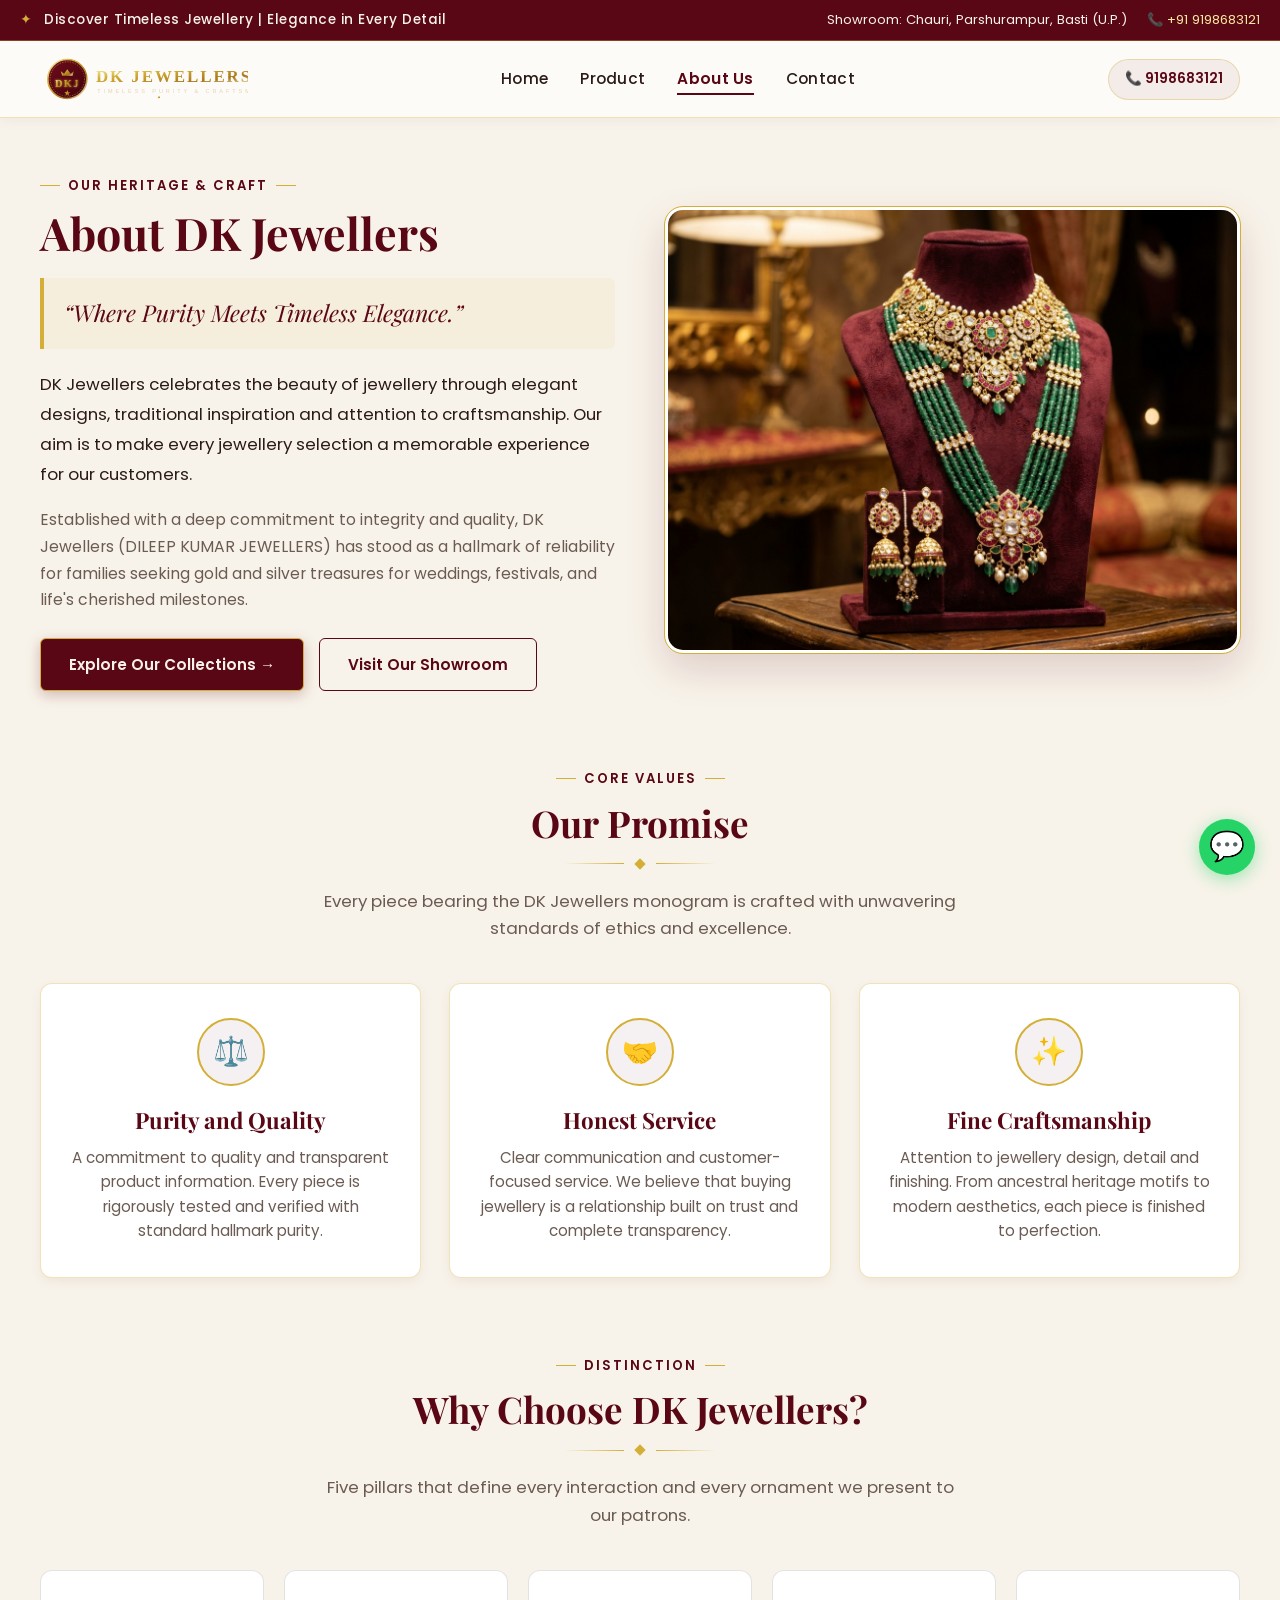
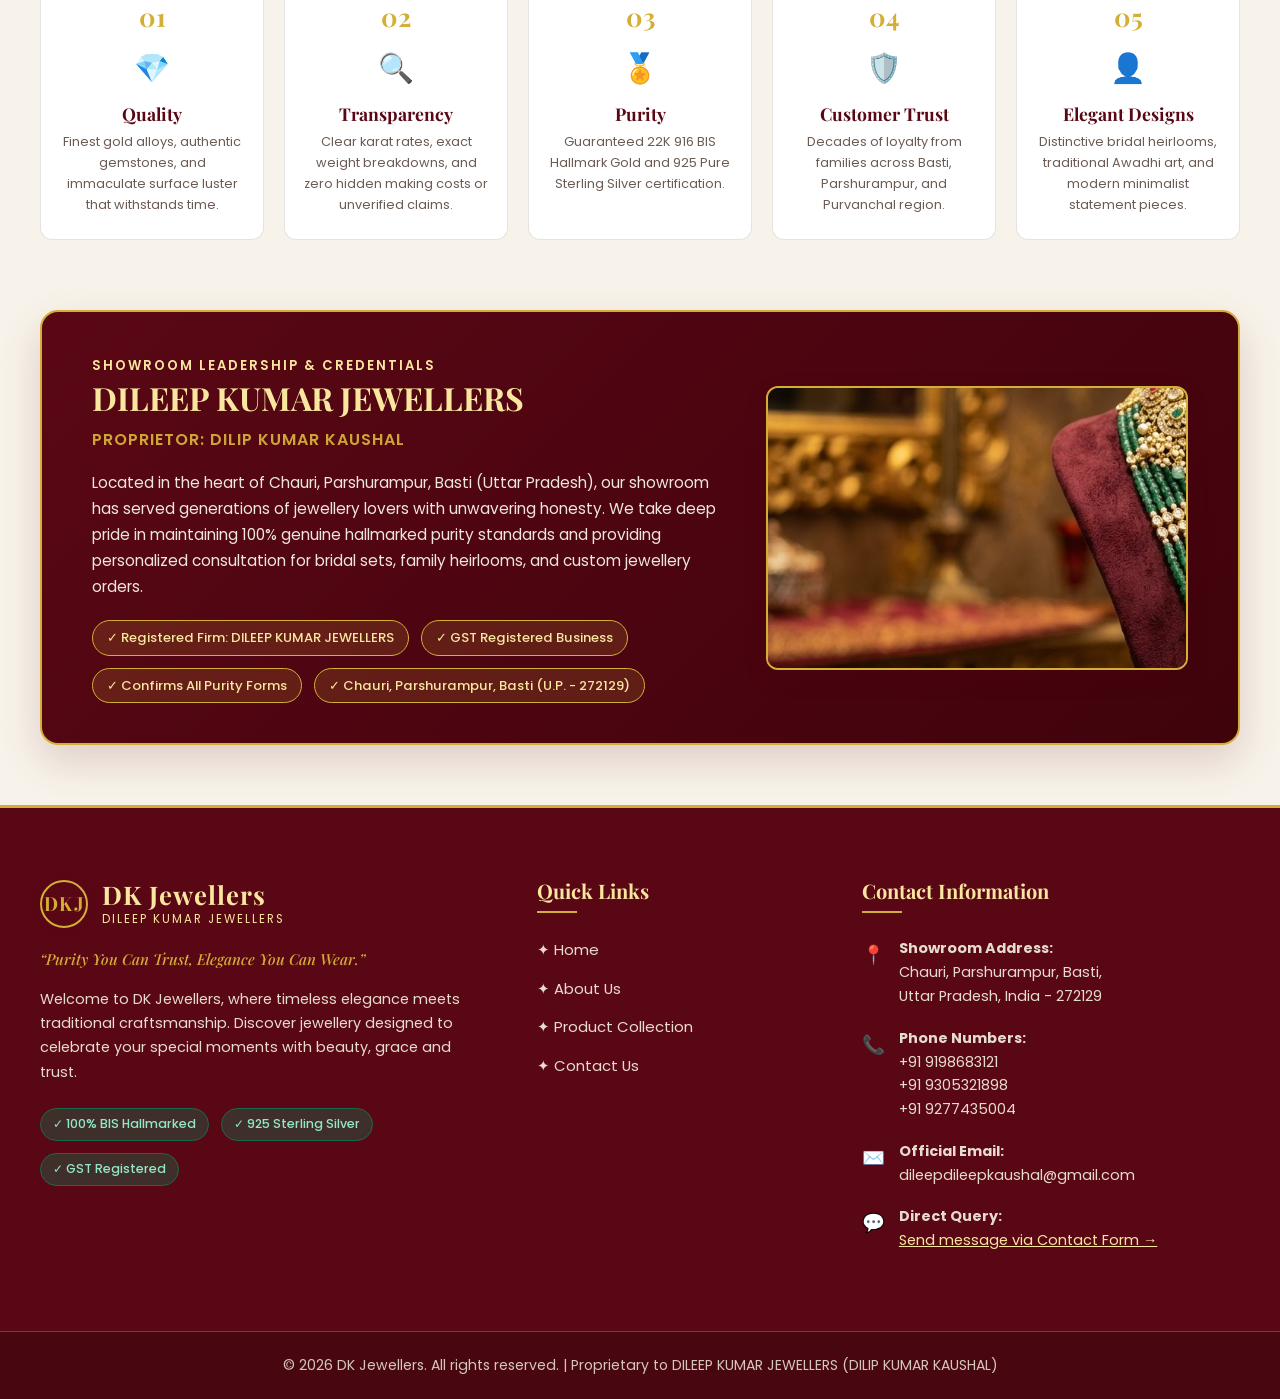
==== commit 90999a36: "Update about.html" ====
--- a/about.html
+++ b/about.html
@@ -174,7 +174,7 @@
           <!-- Point 5: Elegant Designs -->
           <div class="why-choose-item">
             <div class="why-choose-num">05</div>
-            <div class="why-choose-icon">👑</div>
+            <div class="why-choose-icon">👤</div>
             <h4>Elegant Designs</h4>
             <p>Distinctive bridal heirlooms, traditional Awadhi art, and modern minimalist statement pieces.</p>
           </div>
